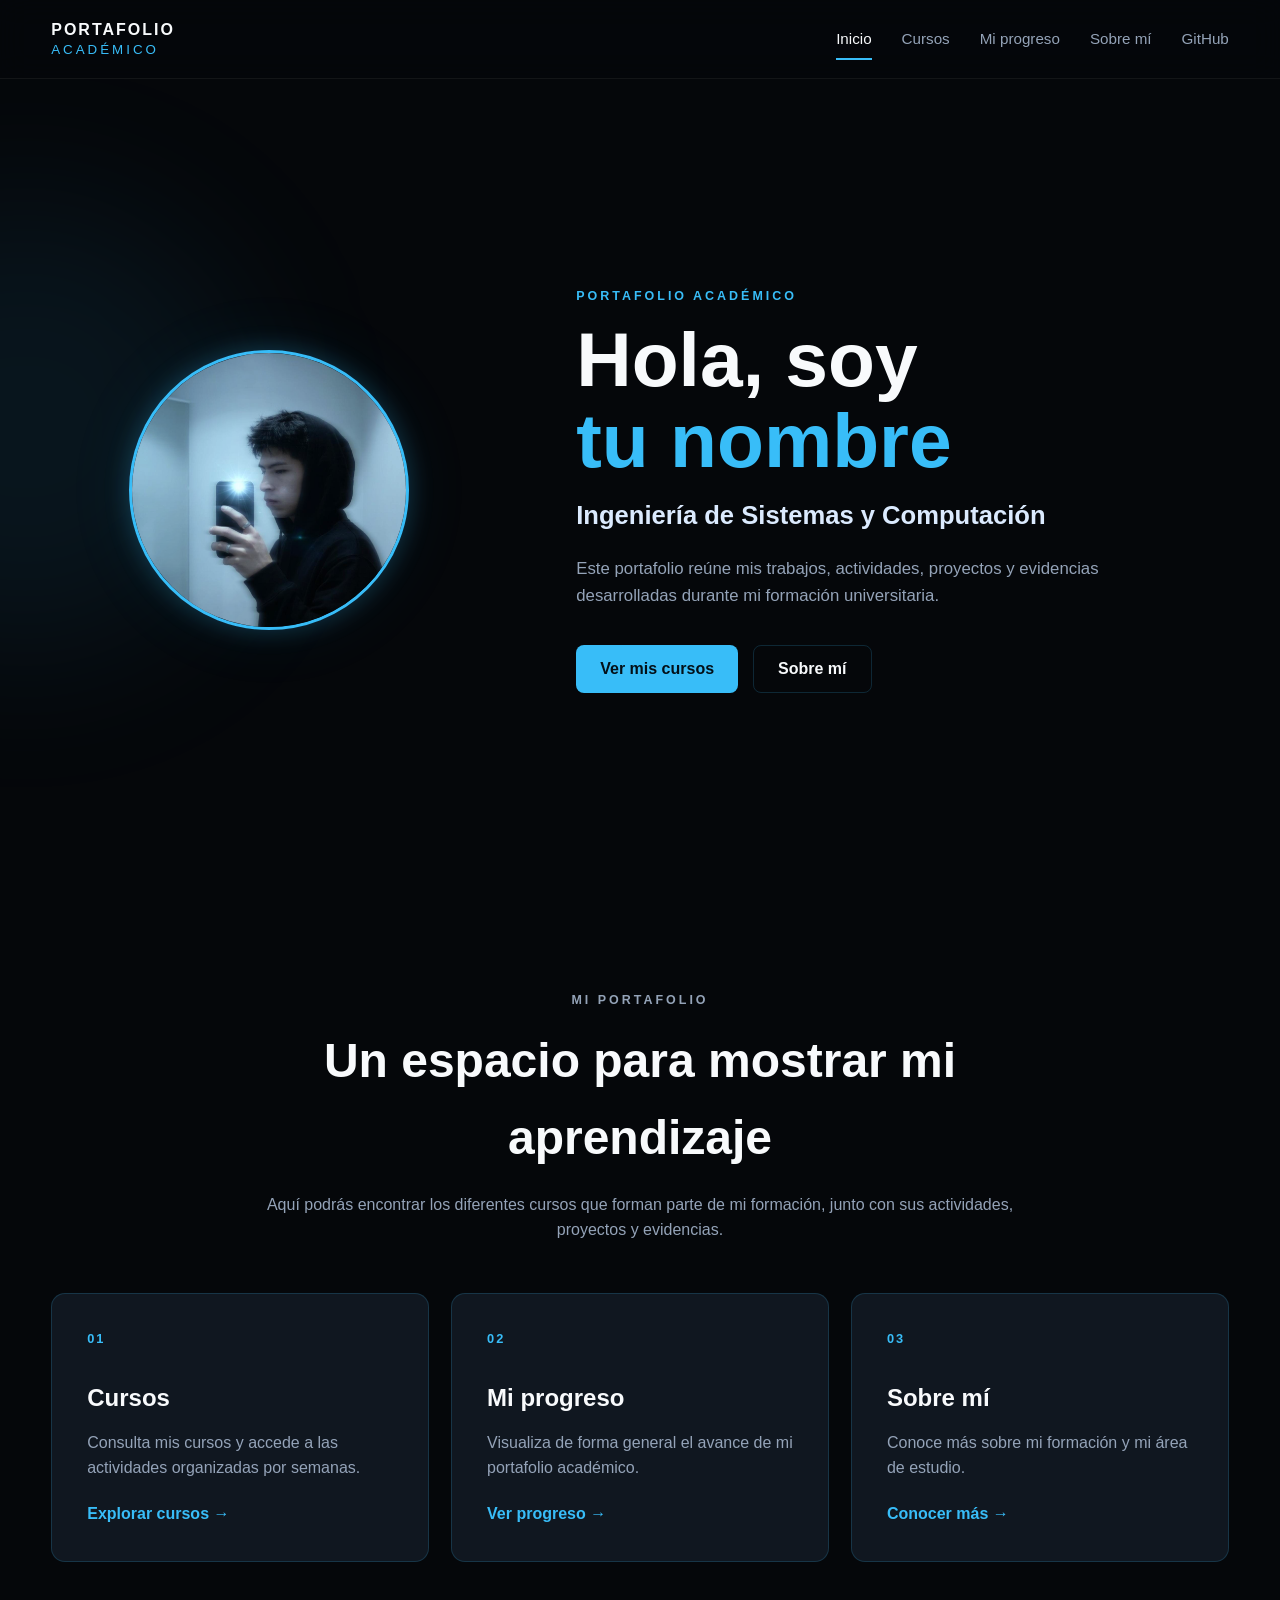
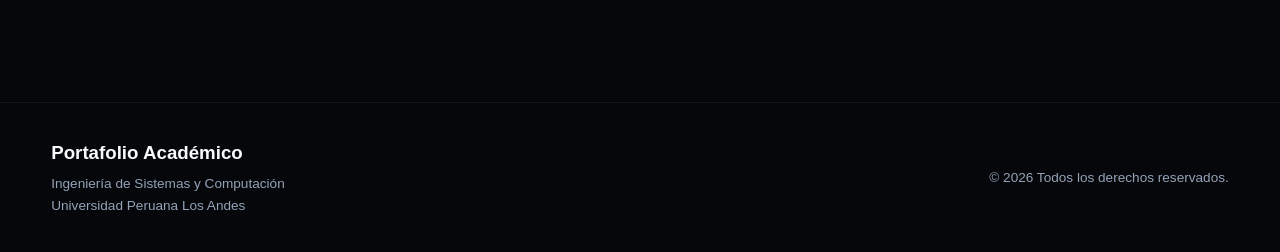
==== index.html @ ffaa12c8 "Add files via upload" ====
<!DOCTYPE html>
<html lang="es">
<head>
    <meta charset="UTF-8">
    <meta name="viewport" content="width=device-width, initial-scale=1.0">
    <title>Portafolio Académico | Ingeniería de Sistemas y Computación</title>
    <link rel="stylesheet" href="styles.css">
</head>

<body>

<header class="header">
    <div class="container nav-container">

        <a href="index.html" class="logo">
            <span>PORTAFOLIO</span>
            <small>ACADÉMICO</small>
        </a>

        <button class="menu-toggle" id="menuToggle">
            ☰
        </button>

        <nav class="nav" id="mainNav">
            <a href="index.html" class="active">Inicio</a>
            <a href="cursos.html">Cursos</a>
            <a href="progreso.html">Mi progreso</a>
            <a href="sobre-mi.html">Sobre mí</a>
            <a href="#" id="githubLink">GitHub</a>
        </nav>

    </div>
</header>


<main>

    <!-- HERO -->
    <section class="hero">
        <div class="container hero-content">

            <div class="hero-photo">
                <div class="profile-image">
                    <img src="imagenes/foto_mia.jpeg" alt="Foto de perfil">
                </div>
            </div>

            <div class="hero-text">
                <p class="eyebrow">PORTAFOLIO ACADÉMICO</p>

                <h1>
                    Hola, soy
                    <span>tu nombre</span>
                </h1>

                <h2>Ingeniería de Sistemas y Computación</h2>

                <p>
                    Este portafolio reúne mis trabajos, actividades,
                    proyectos y evidencias desarrolladas durante mi formación
                    universitaria.
                </p>

                <div class="hero-buttons">
                    <a href="cursos.html" class="btn btn-primary">
                        Ver mis cursos
                    </a>

                    <a href="sobre-mi.html" class="btn btn-secondary">
                        Sobre mí
                    </a>
                </div>
            </div>

        </div>
    </section>


    <!-- PRESENTACIÓN -->
    <section class="section">
        <div class="container">

            <div class="section-heading">
                <p class="eyebrow">MI PORTAFOLIO</p>
                <h2>Un espacio para mostrar mi aprendizaje</h2>
                <p>
                    Aquí podrás encontrar los diferentes cursos que forman
                    parte de mi formación, junto con sus actividades,
                    proyectos y evidencias.
                </p>
            </div>

            <div class="feature-grid">

                <article class="feature-card">
                    <div class="feature-number">01</div>
                    <h3>Cursos</h3>
                    <p>
                        Consulta mis cursos y accede a las actividades
                        organizadas por semanas.
                    </p>
                    <a href="cursos.html">Explorar cursos →</a>
                </article>

                <article class="feature-card">
                    <div class="feature-number">02</div>
                    <h3>Mi progreso</h3>
                    <p>
                        Visualiza de forma general el avance de mi
                        portafolio académico.
                    </p>
                    <a href="progreso.html">Ver progreso →</a>
                </article>

                <article class="feature-card">
                    <div class="feature-number">03</div>
                    <h3>Sobre mí</h3>
                    <p>
                        Conoce más sobre mi formación y mi área de estudio.
                    </p>
                    <a href="sobre-mi.html">Conocer más →</a>
                </article>

            </div>

        </div>
    </section>

</main>


<footer class="footer">
    <div class="container footer-content">

        <div>
            <h3>Portafolio Académico</h3>
            <p>Ingeniería de Sistemas y Computación</p>
            <p>Universidad Peruana Los Andes</p>
        </div>

        <div class="footer-right">
            <p>© <span id="currentYear"></span> Todos los derechos reservados.</p>
        </div>

    </div>
</footer>

<script src="script.js"></script>

</body>
</html>
---- styles.css ----
/* ================================
   VARIABLES
================================ */

:root {
    --black: #05070a;
    --black-light: #0b1016;
    --card: #101720;

    --blue: #38bdf8;
    --blue-dark: #0284c7;

    --white: #f8fafc;
    --gray: #94a3b8;
    --border: rgba(56, 189, 248, 0.18);

    --container: 1180px;
}


/* ================================
   RESET
================================ */

* {
    margin: 0;
    padding: 0;
    box-sizing: border-box;
}

html {
    scroll-behavior: smooth;
}

body {
    font-family: Arial, Helvetica, sans-serif;
    background: var(--black);
    color: var(--white);
    line-height: 1.6;
}

a {
    color: inherit;
    text-decoration: none;
}

button {
    font-family: inherit;
}


/* ================================
   GENERAL
================================ */

.container {
    width: min(92%, var(--container));
    margin: auto;
}

.section {
    padding: 90px 0;
}

.eyebrow {
    color: var(--blue);
    font-size: 0.78rem;
    font-weight: 700;
    letter-spacing: 3px;
    margin-bottom: 12px;
}

.section-heading {
    max-width: 750px;
    margin: 0 auto 50px;
    text-align: center;
}

.section-heading h2 {
    font-size: clamp(2rem, 4vw, 3rem);
    margin-bottom: 15px;
}

.section-heading p {
    color: var(--gray);
}


/* ================================
   HEADER
================================ */

.header {
    position: sticky;
    top: 0;
    z-index: 1000;

    background: rgba(5, 7, 10, 0.9);
    backdrop-filter: blur(15px);

    border-bottom: 1px solid rgba(255, 255, 255, 0.06);
}

.nav-container {
    min-height: 78px;

    display: flex;
    align-items: center;
    justify-content: space-between;
}

.logo {
    display: flex;
    flex-direction: column;
    line-height: 1;
}

.logo span {
    color: var(--white);
    font-weight: 800;
    letter-spacing: 2px;
}

.logo small {
    color: var(--blue);
    letter-spacing: 3px;
    margin-top: 5px;
}

.nav {
    display: flex;
    align-items: center;
    gap: 30px;
}

.nav a {
    color: var(--gray);
    font-size: 0.95rem;
    transition: 0.25s;
    position: relative;
}

.nav a:hover,
.nav a.active {
    color: var(--white);
}

.nav a.active::after {
    content: "";

    position: absolute;
    left: 0;
    right: 0;
    bottom: -9px;

    height: 2px;

    background: var(--blue);
}

.menu-toggle {
    display: none;

    background: none;
    border: none;

    color: var(--white);
    font-size: 1.6rem;

    cursor: pointer;
}


/* ================================
   HERO
================================ */

.hero {
    min-height: calc(100vh - 78px);

    display: flex;
    align-items: center;

    position: relative;
    overflow: hidden;
}

.hero::before {
    content: "";

    position: absolute;
    width: 450px;
    height: 450px;

    background: rgba(56, 189, 248, 0.08);

    border-radius: 50%;

    filter: blur(80px);

    left: -200px;
    top: 15%;
}

.hero-content {
    display: grid;
    grid-template-columns: 0.8fr 1.2fr;
    align-items: center;
    gap: 90px;
}

.hero-photo {
    display: flex;
    justify-content: center;
}

.profile-image {
    width: 280px;
    height: 280px;

    border-radius: 50%;
    overflow: hidden;

    border: 3px solid var(--blue);

    box-shadow:
        0 0 25px rgba(56, 189, 248, 0.25),
        0 0 70px rgba(56, 189, 248, 0.08);
}

.profile-image img {
    width: 100%;
    height: 100%;

    object-fit: cover;

    display: block;
}

.hero-text {
    max-width: 650px;
}

.hero-text h1 {
    font-size: clamp(2.8rem, 6vw, 5rem);
    line-height: 1.05;

    margin-bottom: 15px;
}

.hero-text h1 span {
    display: block;
    color: var(--blue);
}

.hero-text h2 {
    font-size: clamp(1.2rem, 2vw, 1.7rem);
    color: #dbeafe;

    margin-bottom: 20px;
}

.hero-text > p:not(.eyebrow) {
    color: var(--gray);
    max-width: 600px;
    font-size: 1.05rem;
}

.hero-buttons {
    display: flex;
    gap: 15px;
    margin-top: 35px;
}


/* ================================
   BUTTONS
================================ */

.btn {
    display: inline-flex;

    justify-content: center;
    align-items: center;

    min-height: 48px;
    padding: 0 24px;

    border-radius: 8px;

    font-weight: 700;

    transition: 0.25s;
}

.btn-primary {
    background: var(--blue);
    color: #031018;
}

.btn-primary:hover {
    background: #7dd3fc;
    transform: translateY(-2px);
}

.btn-secondary {
    border: 1px solid var(--border);
    color: var(--white);
    background: transparent;
}

.btn-secondary:hover {
    border-color: var(--blue);
    color: var(--blue);
}


/* ================================
   FEATURE CARDS
================================ */

.feature-grid {
    display: grid;
    grid-template-columns: repeat(3, 1fr);
    gap: 22px;
}

.feature-card {
    background: var(--card);
    border: 1px solid var(--border);

    padding: 35px;

    border-radius: 14px;

    transition: 0.3s;
}

.feature-card:hover {
    transform: translateY(-5px);
    border-color: rgba(56, 189, 248, 0.5);
}

.feature-number {
    color: var(--blue);
    font-size: 0.8rem;
    font-weight: 800;
    letter-spacing: 2px;

    margin-bottom: 30px;
}

.feature-card h3 {
    font-size: 1.5rem;
    margin-bottom: 12px;
}

.feature-card p {
    color: var(--gray);
    margin-bottom: 20px;
}

.feature-card a {
    color: var(--blue);
    font-weight: 700;
}


/* ================================
   PAGE HEADER
================================ */

.page-header {
    padding: 110px 0 70px;

    border-bottom: 1px solid rgba(255, 255, 255, 0.05);

    text-align: center;
}

.page-header h1 {
    font-size: clamp(2.5rem, 5vw, 4rem);
    margin-bottom: 15px;
}

.page-header p:last-child {
    color: var(--gray);
    max-width: 650px;
    margin: auto;
}


/* ================================
   COURSES
================================ */

.courses-grid {
    display: grid;
    grid-template-columns: repeat(2, 1fr);
    gap: 25px;
}

.course-card {
    position: relative;

    background: var(--card);
    border: 1px solid var(--border);

    border-radius: 16px;

    padding: 40px;

    overflow: hidden;

    transition: 0.3s;
}

.course-card:hover {
    transform: translateY(-5px);
    border-color: rgba(56, 189, 248, 0.5);
}

.course-number {
    position: absolute;

    right: 30px;
    top: 20px;

    font-size: 4rem;
    font-weight: 900;

    color: rgba(56, 189, 248, 0.08);
}

.course-content {
    position: relative;
    z-index: 2;
}

.course-tag {
    display: inline-block;

    color: var(--blue);

    font-size: 0.75rem;
    font-weight: 800;
    letter-spacing: 2px;

    margin-bottom: 15px;
}

.course-card h2 {
    font-size: 1.8rem;
    margin-bottom: 15px;
}

.course-card p {
    color: var(--gray);
    margin-bottom: 30px;
}


/* ================================
   COURSE HEADER
================================ */

.course-header {
    padding: 80px 0 60px;

    border-bottom: 1px solid rgba(255, 255, 255, 0.05);
}

.course-header h1 {
    font-size: clamp(2.5rem, 5vw, 4rem);
    margin: 15px 0;
}

.course-header p {
    color: var(--gray);
    max-width: 650px;
}

.back-link {
    display: inline-block;

    color: var(--gray);

    margin-bottom: 35px;

    transition: 0.25s;
}

.back-link:hover {
    color: var(--blue);
}


/* ================================
   WEEKS
================================ */

.week {
    border: 1px solid var(--border);

    border-radius: 14px;

    overflow: hidden;

    margin-bottom: 20px;

    background: var(--card);
}

.week-header {
    width: 100%;

    display: flex;
    justify-content: space-between;
    align-items: center;

    padding: 25px 30px;

    background: transparent;
    color: var(--white);

    border: none;

    text-align: left;

    cursor: pointer;
}

.week-header > div span {
    color: var(--blue);

    font-size: 0.75rem;
    font-weight: 800;

    letter-spacing: 2px;
}

.week-header h2 {
    font-size: 1.3rem;
    margin-top: 5px;
}

.week-icon {
    font-size: 1.8rem;
    color: var(--blue);

    transition: 0.3s;
}

.week.open .week-icon {
    transform: rotate(45deg);
}

.week-content {
    display: none;

    padding: 0 30px 30px;
}

.week.open .week-content {
    display: block;
}


/* ================================
   ACTIVITIES
================================ */

.activity-card {
    border-top: 1px solid rgba(255, 255, 255, 0.08);

    padding-top: 30px;

    margin-top: 15px;
}

.activity-header span {
    color: var(--blue);

    font-size: 0.75rem;
    font-weight: 800;

    letter-spacing: 2px;
}

.activity-header h3 {
    font-size: 1.25rem;

    margin: 5px 0 25px;
}


/* ================================
   EVIDENCE
================================ */

.evidence-grid {
    display: grid;

    grid-template-columns: repeat(4, 1fr);

    gap: 15px;
}

.evidence-card {
    background: #0a1017;

    border: 1px solid rgba(255, 255, 255, 0.07);

    border-radius: 10px;

    padding: 20px;

    min-height: 180px;

    display: flex;
    flex-direction: column;
}

.evidence-type {
    color: var(--blue);

    font-size: 0.68rem;
    font-weight: 800;

    letter-spacing: 1.5px;

    margin-bottom: 15px;
}

.evidence-card h4 {
    font-size: 0.95rem;

    margin-bottom: auto;
}

.evidence-button {
    border: 1px solid var(--border);

    background: transparent;

    color: var(--blue);

    padding: 9px 15px;

    border-radius: 6px;

    cursor: pointer;

    margin-top: 20px;

    transition: 0.25s;
}

.evidence-button:hover {
    background: var(--blue);
    color: #031018;
}


/* ================================
   EMPTY COURSE
================================ */

.empty-course {
    text-align: center;

    max-width: 650px;

    margin: auto;

    padding: 80px 30px;

    border: 1px solid var(--border);

    border-radius: 15px;

    background: var(--card);
}

.empty-course span {
    color: var(--blue);

    font-size: 0.75rem;
    font-weight: 800;

    letter-spacing: 2px;
}

.empty-course h2 {
    margin: 15px 0;
}

.empty-course p {
    color: var(--gray);
}


/* ================================
   PROGRESS
================================ */

.progress-grid {
    display: grid;

    grid-template-columns: repeat(4, 1fr);

    gap: 20px;
}

.progress-card {
    background: var(--card);

    border: 1px solid var(--border);

    border-radius: 14px;

    padding: 35px;

    text-align: center;
}

.progress-card span {
    display: block;

    color: var(--gray);

    margin-bottom: 10px;
}

.progress-card strong {
    font-size: 3rem;

    color: var(--blue);
}


/* ================================
   ABOUT
================================ */

.about-layout {
    display: grid;

    grid-template-columns: 0.7fr 1.3fr;

    align-items: center;

    gap: 80px;
}

.about-photo {
    display: flex;
    justify-content: center;
}

.about-content h2 {
    font-size: 2.5rem;

    margin-bottom: 20px;
}

.about-content > p {
    color: var(--gray);

    margin-bottom: 15px;
}

.about-info {
    margin-top: 35px;

    display: grid;

    grid-template-columns: 1fr 1fr;

    gap: 20px;
}

.about-info div {
    padding: 20px;

    background: var(--card);

    border: 1px solid var(--border);

    border-radius: 10px;
}

.about-info span {
    display: block;

    color: var(--blue);

    font-size: 0.7rem;
    font-weight: 800;

    letter-spacing: 1.5px;

    margin-bottom: 8px;
}

.about-info strong {
    font-size: 0.95rem;
}


/* ================================
   FOOTER
================================ */

.footer {
    margin-top: 50px;

    border-top: 1px solid rgba(255, 255, 255, 0.06);

    padding: 35px 0;
}

.footer-content {
    display: flex;

    justify-content: space-between;
    align-items: center;

    gap: 30px;
}

.footer h3 {
    margin-bottom: 5px;
}

.footer p {
    color: var(--gray);

    font-size: 0.85rem;
}

.footer-right {
    text-align: right;
}


/* ================================
   RESPONSIVE
================================ */

@media (max-width: 900px) {

    .hero-content {
        grid-template-columns: 1fr;
        text-align: center;
        gap: 50px;
    }

    .hero-text {
        margin: auto;
    }

    .hero-buttons {
        justify-content: center;
    }

    .feature-grid,
    .courses-grid {
        grid-template-columns: 1fr;
    }

    .evidence-grid {
        grid-template-columns: repeat(2, 1fr);
    }

    .progress-grid {
        grid-template-columns: repeat(2, 1fr);
    }

    .about-layout {
        grid-template-columns: 1fr;
        text-align: center;
    }

    .about-content {
        max-width: 700px;
        margin: auto;
    }

    .about-info {
        text-align: left;
    }
}


@media (max-width: 700px) {

    .menu-toggle {
        display: block;
    }

    .nav {
        display: none;

        position: absolute;

        top: 78px;
        left: 0;
        right: 0;

        padding: 25px;

        background: var(--black-light);

        border-bottom: 1px solid var(--border);

        flex-direction: column;
        gap: 20px;
    }

    .nav.open {
        display: flex;
    }

    .nav a.active::after {
        display: none;
    }

    .hero {
        padding: 70px 0;
    }

    .profile-image {
        width: 220px;
        height: 220px;
    }

    .hero-text h1 {
        font-size: 3rem;
    }

    .hero-buttons {
        flex-direction: column;
    }

    .btn {
        width: 100%;
    }

    .section {
        padding: 65px 0;
    }

    .evidence-grid {
        grid-template-columns: 1fr;
    }

    .progress-grid {
        grid-template-columns: 1fr;
    }

    .about-info {
        grid-template-columns: 1fr;
    }

    .footer-content {
        flex-direction: column;
        text-align: center;
    }

    .footer-right {
        text-align: center;
    }

}
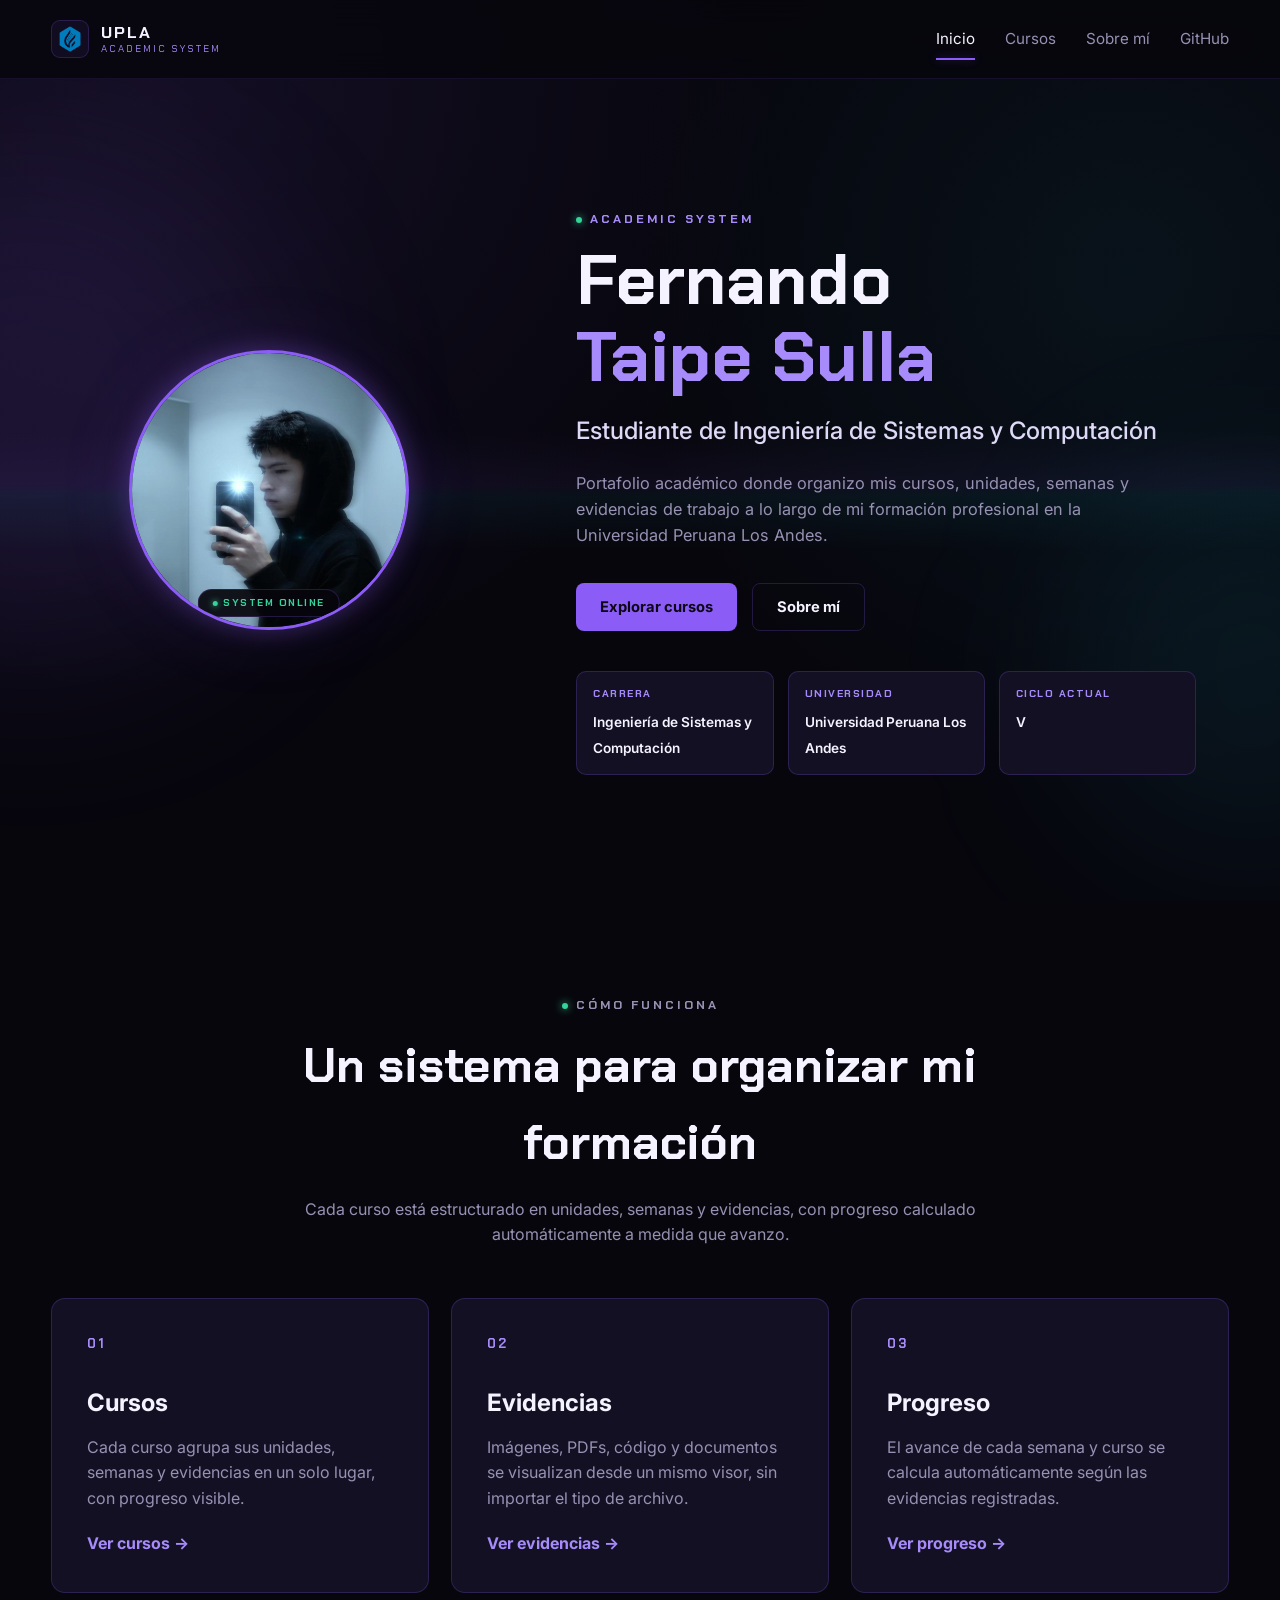
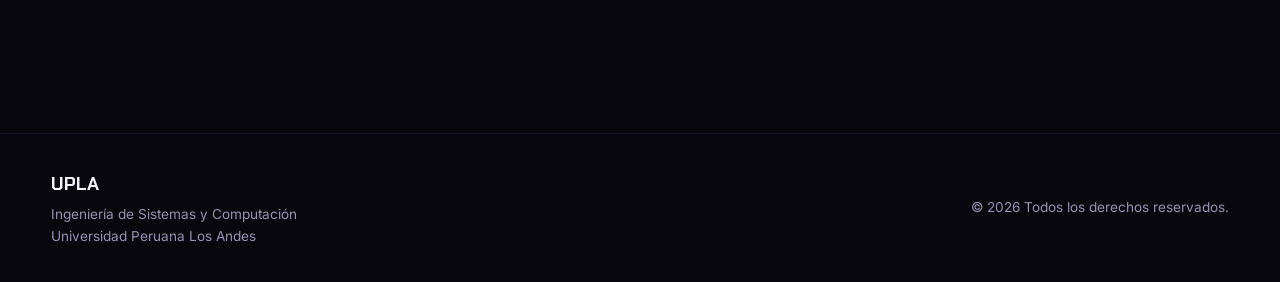
==== commit 502ffe5b: "Add files via upload Actualización Academic System" ====
--- a/index.html
+++ b/index.html
@@ -3,28 +3,40 @@
 <head>
     <meta charset="UTF-8">
     <meta name="viewport" content="width=device-width, initial-scale=1.0">
-    <title>Portafolio Académico | Ingeniería de Sistemas y Computación</title>
+
+    <title>Fernando Taipe Sulla | Academic System</title>
+    <meta name="description" content="Portafolio académico de Fernando Taipe Sulla — Ingeniería de Sistemas y Computación, Universidad Peruana Los Andes.">
+
+    <link rel="icon" type="image/png" href="imagenes/favicon.png">
+
+    <meta property="og:type" content="website">
+    <meta property="og:title" content="Fernando Taipe Sulla | Academic System">
+    <meta property="og:description" content="Portafolio académico de Ingeniería de Sistemas y Computación — Universidad Peruana Los Andes.">
+    <meta property="og:image" content="imagenes/foto_mia.jpeg">
+    <meta property="og:locale" content="es_PE">
+    <meta name="twitter:card" content="summary_large_image">
+
     <link rel="stylesheet" href="styles.css">
 </head>
 
-<body>
+<body data-boot-label="INICIO">
 
 <header class="header">
     <div class="container nav-container">
 
         <a href="index.html" class="logo">
-            <span>PORTAFOLIO</span>
-            <small>ACADÉMICO</small>
+            <img src="imagenes/logo_upla.png" alt="Logo Universidad Peruana Los Andes" class="logo-badge">
+            <span class="logo-text">
+                <strong data-meta="universidadSigla">UPLA</strong>
+                <small>ACADEMIC SYSTEM</small>
+            </span>
         </a>
 
-        <button class="menu-toggle" id="menuToggle">
-            ☰
-        </button>
+        <button class="menu-toggle" id="menuToggle" aria-label="Abrir menú" aria-expanded="false">☰</button>
 
         <nav class="nav" id="mainNav">
             <a href="index.html" class="active">Inicio</a>
             <a href="cursos.html">Cursos</a>
-            <a href="progreso.html">Mi progreso</a>
             <a href="sobre-mi.html">Sobre mí</a>
             <a href="#" id="githubLink">GitHub</a>
         </nav>
@@ -35,40 +47,47 @@
 
 <main>
 
-    <!-- HERO -->
     <section class="hero">
+        <div class="scan-line"></div>
         <div class="container hero-content">
 
             <div class="hero-photo">
                 <div class="profile-image">
-                    <img src="imagenes/foto_mia.jpeg" alt="Foto de perfil">
+                    <img src="imagenes/foto_mia.jpeg" alt="Fotografía de Fernando Taipe Sulla">
+                    <span class="status-badge"><span class="dot"></span> SYSTEM ONLINE</span>
                 </div>
             </div>
 
             <div class="hero-text">
-                <p class="eyebrow">PORTAFOLIO ACADÉMICO</p>
+                <p class="eyebrow"><span class="dot"></span> ACADEMIC SYSTEM</p>
 
-                <h1>
-                    Hola, soy
-                    <span>tu nombre</span>
-                </h1>
-
-                <h2>Ingeniería de Sistemas y Computación</h2>
+                <h1>Fernando<span>Taipe Sulla</span></h1>
+                <h2>Estudiante de Ingeniería de Sistemas y Computación</h2>
 
                 <p>
-                    Este portafolio reúne mis trabajos, actividades,
-                    proyectos y evidencias desarrolladas durante mi formación
-                    universitaria.
+                    Portafolio académico donde organizo mis cursos, unidades, semanas
+                    y evidencias de trabajo a lo largo de mi formación profesional en
+                    la Universidad Peruana Los Andes.
                 </p>
 
                 <div class="hero-buttons">
-                    <a href="cursos.html" class="btn btn-primary">
-                        Ver mis cursos
-                    </a>
+                    <a href="cursos.html" class="btn btn-primary">Explorar cursos</a>
+                    <a href="sobre-mi.html" class="btn btn-secondary">Sobre mí</a>
+                </div>
 
-                    <a href="sobre-mi.html" class="btn btn-secondary">
-                        Sobre mí
-                    </a>
+                <div class="hero-meta">
+                    <div>
+                        <span>CARRERA</span>
+                        <strong data-meta="carrera">Ingeniería de Sistemas y Computación</strong>
+                    </div>
+                    <div>
+                        <span>UNIVERSIDAD</span>
+                        <strong data-meta="universidad">Universidad Peruana Los Andes</strong>
+                    </div>
+                    <div>
+                        <span>CICLO ACTUAL</span>
+                        <strong data-meta="cicloActual">V</strong>
+                    </div>
                 </div>
             </div>
 
@@ -76,50 +95,38 @@
     </section>
 
 
-    <!-- PRESENTACIÓN -->
     <section class="section">
         <div class="container">
 
             <div class="section-heading">
-                <p class="eyebrow">MI PORTAFOLIO</p>
-                <h2>Un espacio para mostrar mi aprendizaje</h2>
-                <p>
-                    Aquí podrás encontrar los diferentes cursos que forman
-                    parte de mi formación, junto con sus actividades,
-                    proyectos y evidencias.
-                </p>
+                <p class="eyebrow"><span class="dot"></span> CÓMO FUNCIONA</p>
+                <h2>Un sistema para organizar mi formación</h2>
+                <p>Cada curso está estructurado en unidades, semanas y evidencias, con
+                   progreso calculado automáticamente a medida que avanzo.</p>
             </div>
 
             <div class="feature-grid">
 
-                <article class="feature-card">
+                <div class="feature-card">
                     <div class="feature-number">01</div>
                     <h3>Cursos</h3>
-                    <p>
-                        Consulta mis cursos y accede a las actividades
-                        organizadas por semanas.
-                    </p>
-                    <a href="cursos.html">Explorar cursos →</a>
-                </article>
+                    <p>Cada curso agrupa sus unidades, semanas y evidencias en un solo lugar, con progreso visible.</p>
+                    <a href="cursos.html">Ver cursos →</a>
+                </div>
 
-                <article class="feature-card">
+                <div class="feature-card">
                     <div class="feature-number">02</div>
-                    <h3>Mi progreso</h3>
-                    <p>
-                        Visualiza de forma general el avance de mi
-                        portafolio académico.
-                    </p>
-                    <a href="progreso.html">Ver progreso →</a>
-                </article>
+                    <h3>Evidencias</h3>
+                    <p>Imágenes, PDFs, código y documentos se visualizan desde un mismo visor, sin importar el tipo de archivo.</p>
+                    <a href="cursos.html">Ver evidencias →</a>
+                </div>
 
-                <article class="feature-card">
+                <div class="feature-card">
                     <div class="feature-number">03</div>
-                    <h3>Sobre mí</h3>
-                    <p>
-                        Conoce más sobre mi formación y mi área de estudio.
-                    </p>
-                    <a href="sobre-mi.html">Conocer más →</a>
-                </article>
+                    <h3>Progreso</h3>
+                    <p>El avance de cada semana y curso se calcula automáticamente según las evidencias registradas.</p>
+                    <a href="cursos.html">Ver progreso →</a>
+                </div>
 
             </div>
 
@@ -133,19 +140,20 @@
     <div class="container footer-content">
 
         <div>
-            <h3>Portafolio Académico</h3>
-            <p>Ingeniería de Sistemas y Computación</p>
-            <p>Universidad Peruana Los Andes</p>
+            <h3 data-meta="universidadSigla">UPLA</h3>
+            <p data-meta="carrera">Ingeniería de Sistemas y Computación</p>
+            <p data-meta="universidad">Universidad Peruana Los Andes</p>
         </div>
 
         <div class="footer-right">
-            <p>© <span id="currentYear"></span> Todos los derechos reservados.</p>
+            <p>© <span id="year"></span> Todos los derechos reservados.</p>
         </div>
 
     </div>
 </footer>
 
+<script src="data.js"></script>
 <script src="script.js"></script>
 
 </body>
-</html>+</html>
--- a/styles.css
+++ b/styles.css
@@ -1,26 +1,47 @@
-/* ================================
-   VARIABLES
-================================ */
+/* =====================================================
+   FUENTES
+   ===================================================== */
+
+@import url('https://fonts.googleapis.com/css2?family=Chakra+Petch:wght@500;600;700&family=Inter:wght@400;500;600;700&display=swap');
+
+
+/* =====================================================
+   VARIABLES — ACADEMIC SYSTEM
+   ===================================================== */
 
 :root {
-    --black: #05070a;
-    --black-light: #0b1016;
-    --card: #101720;
-
-    --blue: #38bdf8;
-    --blue-dark: #0284c7;
-
-    --white: #f8fafc;
-    --gray: #94a3b8;
-    --border: rgba(56, 189, 248, 0.18);
+    --black: #07060d;
+    --black-light: #0c0a18;
+    --card: #131024;
+    --card-alt: #181433;
+
+    --violet: #8b5cf6;
+    --violet-soft: #a78bfa;
+    --violet-deep: #4c1d95;
+    --violet-glow: rgba(139, 92, 246, 0.35);
+
+    --cyan: #22d3ee;
+
+    --white: #f5f3ff;
+    --gray: #9791b3;
+    --gray-dim: #8983ab;
+
+    --border: rgba(139, 92, 246, 0.22);
+    --border-soft: rgba(139, 92, 246, 0.12);
+
+    --success: #34d399;
+    --pending: #f5b942;
+
+    --font-system: 'Chakra Petch', 'Segoe UI', sans-serif;
+    --font-body: 'Inter', 'Segoe UI', sans-serif;
 
     --container: 1180px;
 }
 
 
-/* ================================
+/* =====================================================
    RESET
-================================ */
+   ===================================================== */
 
 * {
     margin: 0;
@@ -33,10 +54,15 @@
 }
 
 body {
-    font-family: Arial, Helvetica, sans-serif;
+    font-family: var(--font-body);
     background: var(--black);
     color: var(--white);
     line-height: 1.6;
+
+    background-image:
+        radial-gradient(circle at 12% 8%, rgba(139, 92, 246, 0.10), transparent 45%),
+        radial-gradient(circle at 88% 30%, rgba(34, 211, 238, 0.06), transparent 40%);
+    background-attachment: fixed;
 }
 
 a {
@@ -48,10 +74,20 @@
     font-family: inherit;
 }
 
-
-/* ================================
+img {
+    max-width: 100%;
+    display: block;
+}
+
+:focus-visible {
+    outline: 2px solid var(--violet-soft);
+    outline-offset: 3px;
+}
+
+
+/* =====================================================
    GENERAL
-================================ */
+   ===================================================== */
 
 .container {
     width: min(92%, var(--container));
@@ -63,13 +99,32 @@
 }
 
 .eyebrow {
-    color: var(--blue);
+    display: inline-flex;
+    align-items: center;
+    gap: 8px;
+
+    color: var(--violet-soft);
+    font-family: var(--font-system);
     font-size: 0.78rem;
     font-weight: 700;
     letter-spacing: 3px;
     margin-bottom: 12px;
 }
 
+.eyebrow .dot {
+    width: 6px;
+    height: 6px;
+    border-radius: 50%;
+    background: var(--success);
+    box-shadow: 0 0 8px var(--success);
+    animation: pulse-dot 2.4s ease-in-out infinite;
+}
+
+@keyframes pulse-dot {
+    0%, 100% { opacity: 1; }
+    50% { opacity: 0.35; }
+}
+
 .section-heading {
     max-width: 750px;
     margin: 0 auto 50px;
@@ -77,6 +132,7 @@
 }
 
 .section-heading h2 {
+    font-family: var(--font-system);
     font-size: clamp(2rem, 4vw, 3rem);
     margin-bottom: 15px;
 }
@@ -86,19 +142,187 @@
 }
 
 
-/* ================================
+/* =====================================================
+   BOOT SCREEN (solo inicio)
+   ===================================================== */
+
+.boot-screen {
+    position: fixed;
+    inset: 0;
+    z-index: 9999;
+
+    display: flex;
+    align-items: center;
+    justify-content: center;
+
+    background: var(--black);
+
+    transition: opacity 0.5s ease, visibility 0.5s ease;
+}
+
+.boot-screen.is-hidden {
+    opacity: 0;
+    visibility: hidden;
+    pointer-events: none;
+}
+
+.boot-content {
+    text-align: center;
+}
+
+.boot-glyph {
+    width: 46px;
+    height: 46px;
+    margin: 0 auto 22px;
+
+    border: 2px solid var(--violet);
+    transform: rotate(45deg);
+
+    box-shadow: 0 0 30px var(--violet-glow);
+    animation: boot-spin 1.6s ease-in-out infinite;
+}
+
+@keyframes boot-spin {
+    0%, 100% { transform: rotate(45deg) scale(1); }
+    50% { transform: rotate(225deg) scale(0.85); }
+}
+
+.boot-percent {
+    font-family: var(--font-system);
+    font-size: 1.6rem;
+    font-weight: 700;
+    color: var(--white);
+    margin-bottom: 10px;
+    letter-spacing: 1px;
+    font-variant-numeric: tabular-nums;
+}
+
+.boot-line {
+    font-family: var(--font-system);
+    font-size: 0.85rem;
+    font-weight: 600;
+    letter-spacing: 4px;
+    color: var(--violet-soft);
+    margin-bottom: 10px;
+
+    min-height: 1.1em;
+}
+
+.boot-line::after {
+    content: "";
+    display: inline-block;
+    width: 8px;
+    height: 0.9em;
+    margin-left: 3px;
+    background: var(--violet-soft);
+    vertical-align: -2px;
+    animation: boot-caret 0.8s steps(1) infinite;
+}
+
+@keyframes boot-caret {
+    0%, 49% { opacity: 1; }
+    50%, 100% { opacity: 0; }
+}
+
+.boot-module {
+    font-family: var(--font-system);
+    font-size: 0.62rem;
+    letter-spacing: 2px;
+    color: var(--gray-dim);
+    margin-bottom: 20px;
+    text-transform: uppercase;
+}
+
+.boot-bar {
+    width: 220px;
+    height: 2px;
+    margin: auto;
+    background: rgba(139, 92, 246, 0.15);
+    overflow: hidden;
+}
+
+.boot-bar-fill {
+    height: 100%;
+    width: 0%;
+    background: linear-gradient(90deg, var(--violet), var(--cyan));
+    animation: boot-fill 1.1s ease forwards;
+}
+
+@keyframes boot-fill {
+    to { width: 100%; }
+}
+
+
+/* =====================================================
+   TOASTS DEL SISTEMA
+   ===================================================== */
+
+.system-toasts {
+    position: fixed;
+    bottom: 20px;
+    right: 18px;
+    z-index: 5000;
+
+    display: flex;
+    flex-direction: column;
+    align-items: flex-end;
+    gap: 8px;
+
+    pointer-events: none;
+}
+
+.system-toast {
+    display: inline-flex;
+    align-items: center;
+    gap: 8px;
+
+    padding: 10px 16px;
+
+    background: rgba(19, 16, 36, 0.92);
+    backdrop-filter: blur(10px);
+    border: 1px solid var(--border);
+    border-left: 2px solid var(--violet);
+
+    font-family: var(--font-system);
+    font-size: 0.72rem;
+    font-weight: 600;
+    letter-spacing: 1.5px;
+    color: var(--violet-soft);
+
+    box-shadow: 0 8px 24px rgba(0, 0, 0, 0.4);
+
+    animation: toast-in 0.35s ease, toast-out 0.4s ease 2.1s forwards;
+}
+
+@keyframes toast-in {
+    from { transform: translateX(20px); opacity: 0; }
+    to { transform: translateX(0); opacity: 1; }
+}
+
+@keyframes toast-out {
+    to { transform: translateX(20px); opacity: 0; }
+}
+
+@media (prefers-reduced-motion: reduce) {
+    .system-toast, .boot-glyph, .boot-bar-fill, .eyebrow .dot {
+        animation: none !important;
+    }
+}
+
+
+/* =====================================================
    HEADER
-================================ */
+   ===================================================== */
 
 .header {
     position: sticky;
     top: 0;
     z-index: 1000;
 
-    background: rgba(5, 7, 10, 0.9);
+    background: rgba(7, 6, 13, 0.88);
     backdrop-filter: blur(15px);
 
-    border-bottom: 1px solid rgba(255, 255, 255, 0.06);
+    border-bottom: 1px solid var(--border-soft);
 }
 
 .nav-container {
@@ -107,24 +331,51 @@
     display: flex;
     align-items: center;
     justify-content: space-between;
+
+    gap: 20px;
 }
 
 .logo {
     display: flex;
+    align-items: center;
+    gap: 12px;
+
+    flex-shrink: 0;
+}
+
+.logo-badge {
+    width: 38px;
+    height: 38px;
+
+    padding: 5px;
+
+    background: rgba(139, 92, 246, 0.08);
+    border: 1px solid var(--border);
+    border-radius: 9px;
+
+    object-fit: contain;
+}
+
+.logo-text {
+    display: flex;
     flex-direction: column;
-    line-height: 1;
-}
-
-.logo span {
+    line-height: 1.1;
+}
+
+.logo-text strong {
     color: var(--white);
-    font-weight: 800;
+    font-family: var(--font-system);
+    font-weight: 700;
     letter-spacing: 2px;
-}
-
-.logo small {
-    color: var(--blue);
-    letter-spacing: 3px;
-    margin-top: 5px;
+    font-size: 1.05rem;
+}
+
+.logo-text small {
+    color: var(--violet-soft);
+    font-family: var(--font-system);
+    letter-spacing: 2px;
+    font-size: 0.62rem;
+    margin-top: 2px;
 }
 
 .nav {
@@ -155,7 +406,8 @@
 
     height: 2px;
 
-    background: var(--blue);
+    background: var(--violet);
+    box-shadow: 0 0 8px var(--violet-glow);
 }
 
 .menu-toggle {
@@ -171,9 +423,9 @@
 }
 
 
-/* ================================
+/* =====================================================
    HERO
-================================ */
+   ===================================================== */
 
 .hero {
     min-height: calc(100vh - 78px);
@@ -189,24 +441,78 @@
     content: "";
 
     position: absolute;
-    width: 450px;
-    height: 450px;
-
-    background: rgba(56, 189, 248, 0.08);
+
+    width: 500px;
+    height: 500px;
+
+    background: rgba(139, 92, 246, 0.12);
 
     border-radius: 50%;
 
-    filter: blur(80px);
-
-    left: -200px;
-    top: 15%;
+    filter: blur(90px);
+
+    left: -220px;
+    top: 10%;
+}
+
+.scan-line {
+    position: absolute;
+    left: 0;
+    right: 0;
+
+    height: 120px;
+
+    background: linear-gradient(
+        to bottom,
+        transparent,
+        rgba(139, 92, 246, 0.06) 45%,
+        rgba(34, 211, 238, 0.05) 55%,
+        transparent
+    );
+
+    pointer-events: none;
+    z-index: 1;
+
+    animation: scan-sweep 7s linear infinite;
+}
+
+@keyframes scan-sweep {
+    0% { top: -120px; }
+    100% { top: 100%; }
+}
+
+@media (prefers-reduced-motion: reduce) {
+    .scan-line { display: none; }
+}
+
+.hero::after {
+    content: "";
+
+    position: absolute;
+
+    width: 380px;
+    height: 380px;
+
+    background: rgba(34, 211, 238, 0.07);
+
+    border-radius: 50%;
+
+    filter: blur(90px);
+
+    right: -160px;
+    bottom: 5%;
 }
 
 .hero-content {
     display: grid;
     grid-template-columns: 0.8fr 1.2fr;
-    align-items: center;
+
+    align-items: center;
+
     gap: 90px;
+
+    position: relative;
+    z-index: 2;
 }
 
 .hero-photo {
@@ -215,17 +521,19 @@
 }
 
 .profile-image {
+    position: relative;
+
     width: 280px;
     height: 280px;
 
     border-radius: 50%;
     overflow: hidden;
 
-    border: 3px solid var(--blue);
+    border: 3px solid var(--violet);
 
     box-shadow:
-        0 0 25px rgba(56, 189, 248, 0.25),
-        0 0 70px rgba(56, 189, 248, 0.08);
+        0 0 25px var(--violet-glow),
+        0 0 80px rgba(139, 92, 246, 0.1);
 }
 
 .profile-image img {
@@ -233,8 +541,40 @@
     height: 100%;
 
     object-fit: cover;
-
-    display: block;
+}
+
+.status-badge {
+    position: absolute;
+    bottom: 10px;
+    left: 50%;
+    transform: translateX(-50%);
+
+    display: inline-flex;
+    align-items: center;
+    gap: 6px;
+
+    padding: 5px 14px;
+
+    background: rgba(7, 6, 13, 0.92);
+    border: 1px solid var(--border);
+    border-radius: 20px;
+
+    font-family: var(--font-system);
+    font-size: 0.62rem;
+    font-weight: 700;
+    letter-spacing: 1.5px;
+    color: var(--success);
+
+    white-space: nowrap;
+}
+
+.status-badge span.dot {
+    width: 5px;
+    height: 5px;
+    border-radius: 50%;
+    background: var(--success);
+    box-shadow: 0 0 6px var(--success);
+    animation: pulse-dot 2.4s ease-in-out infinite;
 }
 
 .hero-text {
@@ -242,20 +582,23 @@
 }
 
 .hero-text h1 {
-    font-size: clamp(2.8rem, 6vw, 5rem);
-    line-height: 1.05;
+    font-family: var(--font-system);
+    font-size: clamp(2.6rem, 6vw, 4.4rem);
+    line-height: 1.1;
+    font-weight: 700;
 
     margin-bottom: 15px;
 }
 
 .hero-text h1 span {
     display: block;
-    color: var(--blue);
+    color: var(--violet-soft);
 }
 
 .hero-text h2 {
-    font-size: clamp(1.2rem, 2vw, 1.7rem);
-    color: #dbeafe;
+    font-size: clamp(1.1rem, 2vw, 1.5rem);
+    color: #ded9f7;
+    font-weight: 500;
 
     margin-bottom: 20px;
 }
@@ -263,7 +606,7 @@
 .hero-text > p:not(.eyebrow) {
     color: var(--gray);
     max-width: 600px;
-    font-size: 1.05rem;
+    font-size: 1.02rem;
 }
 
 .hero-buttons {
@@ -272,10 +615,46 @@
     margin-top: 35px;
 }
 
-
-/* ================================
+.hero-meta {
+    margin-top: 40px;
+
+    display: grid;
+    grid-template-columns: repeat(3, 1fr);
+    gap: 14px;
+
+    max-width: 620px;
+}
+
+.hero-meta div {
+    padding: 14px 16px;
+
+    background: var(--card);
+    border: 1px solid var(--border);
+    border-radius: 10px;
+}
+
+.hero-meta span {
+    display: block;
+
+    font-family: var(--font-system);
+    color: var(--violet-soft);
+    font-size: 0.65rem;
+    font-weight: 700;
+    letter-spacing: 1.5px;
+
+    margin-bottom: 6px;
+}
+
+.hero-meta strong {
+    font-size: 0.85rem;
+    font-weight: 600;
+    color: var(--white);
+}
+
+
+/* =====================================================
    BUTTONS
-================================ */
+   ===================================================== */
 
 .btn {
     display: inline-flex;
@@ -289,18 +668,22 @@
     border-radius: 8px;
 
     font-weight: 700;
+    font-size: 0.92rem;
 
     transition: 0.25s;
 }
 
 .btn-primary {
-    background: var(--blue);
-    color: #031018;
+    background: var(--violet);
+    color: #0c0616;
+
+    box-shadow: 0 0 0 rgba(139, 92, 246, 0);
 }
 
 .btn-primary:hover {
-    background: #7dd3fc;
+    background: var(--violet-soft);
     transform: translateY(-2px);
+    box-shadow: 0 10px 30px var(--violet-glow);
 }
 
 .btn-secondary {
@@ -310,14 +693,14 @@
 }
 
 .btn-secondary:hover {
-    border-color: var(--blue);
-    color: var(--blue);
-}
-
-
-/* ================================
+    border-color: var(--violet);
+    color: var(--violet-soft);
+}
+
+
+/* =====================================================
    FEATURE CARDS
-================================ */
+   ===================================================== */
 
 .feature-grid {
     display: grid;
@@ -338,11 +721,12 @@
 
 .feature-card:hover {
     transform: translateY(-5px);
-    border-color: rgba(56, 189, 248, 0.5);
+    border-color: rgba(139, 92, 246, 0.5);
 }
 
 .feature-number {
-    color: var(--blue);
+    color: var(--violet-soft);
+    font-family: var(--font-system);
     font-size: 0.8rem;
     font-weight: 800;
     letter-spacing: 2px;
@@ -361,38 +745,152 @@
 }
 
 .feature-card a {
-    color: var(--blue);
+    color: var(--violet-soft);
     font-weight: 700;
 }
 
 
-/* ================================
+/* =====================================================
    PAGE HEADER
-================================ */
+   ===================================================== */
 
 .page-header {
+    position: relative;
+    overflow: hidden;
+
     padding: 110px 0 70px;
 
-    border-bottom: 1px solid rgba(255, 255, 255, 0.05);
+    border-bottom: 1px solid var(--border-soft);
 
     text-align: center;
 }
 
+.page-header .container {
+    position: relative;
+    z-index: 2;
+}
+
 .page-header h1 {
-    font-size: clamp(2.5rem, 5vw, 4rem);
+    font-family: var(--font-system);
+    font-size: clamp(2.4rem, 5vw, 3.8rem);
     margin-bottom: 15px;
 }
 
-.page-header p:last-child {
+.page-header p:last-of-type {
     color: var(--gray);
     max-width: 650px;
     margin: auto;
 }
 
 
-/* ================================
+/* =====================================================
+   BARRA DE ESTADO DEL SISTEMA (reemplaza progreso.html)
+   ===================================================== */
+
+.status-bar {
+    margin-top: 40px;
+
+    display: grid;
+    grid-template-columns: repeat(5, 1fr);
+    gap: 16px;
+}
+
+.status-cell {
+    padding: 20px;
+
+    background: var(--card);
+    border: 1px solid var(--border);
+    border-radius: 12px;
+
+    text-align: center;
+}
+
+.status-cell span {
+    display: block;
+
+    font-family: var(--font-system);
+    color: var(--gray);
+    font-size: 0.66rem;
+    font-weight: 700;
+    letter-spacing: 1.5px;
+
+    margin-bottom: 8px;
+}
+
+.status-cell strong {
+    font-family: var(--font-system);
+    font-size: 1.9rem;
+    color: var(--violet-soft);
+}
+
+.status-cell strong small {
+    font-size: 1rem;
+    color: var(--gray);
+}
+
+
+/* =====================================================
+   BARRAS DE PROGRESO
+   ===================================================== */
+
+.progress-track {
+    width: 100%;
+    height: 8px;
+
+    background: rgba(139, 92, 246, 0.1);
+    border-radius: 4px;
+    overflow: hidden;
+
+    position: relative;
+}
+
+.progress-fill {
+    height: 100%;
+
+    background: linear-gradient(90deg, var(--violet-deep), var(--violet), var(--cyan));
+    background-size: 200% 100%;
+
+    border-radius: 4px;
+
+    background-image:
+        linear-gradient(90deg, var(--violet-deep), var(--violet), var(--cyan)),
+        repeating-linear-gradient(90deg, rgba(0,0,0,0.18) 0 2px, transparent 2px 10px);
+
+    transition: width 0.6s ease;
+}
+
+.progress-fill.is-complete {
+    background-image:
+        linear-gradient(90deg, var(--success), #6ee7b7),
+        repeating-linear-gradient(90deg, rgba(0,0,0,0.18) 0 2px, transparent 2px 10px);
+}
+
+.progress-label {
+    display: flex;
+    justify-content: space-between;
+    align-items: center;
+
+    margin-bottom: 8px;
+
+    font-family: var(--font-system);
+    font-size: 0.68rem;
+    letter-spacing: 1px;
+    color: var(--gray);
+}
+
+.progress-label strong {
+    color: var(--violet-soft);
+    font-size: 0.72rem;
+}
+
+.progress-label.is-complete strong {
+    color: var(--success);
+}
+
+
+/* =====================================================
    COURSES
-================================ */
+   ===================================================== */
 
 .courses-grid {
     display: grid;
@@ -406,7 +904,7 @@
     background: var(--card);
     border: 1px solid var(--border);
 
-    border-radius: 16px;
+    clip-path: polygon(0 0, calc(100% - 22px) 0, 100% 22px, 100% 100%, 22px 100%, 0 calc(100% - 22px));
 
     padding: 40px;
 
@@ -417,7 +915,7 @@
 
 .course-card:hover {
     transform: translateY(-5px);
-    border-color: rgba(56, 189, 248, 0.5);
+    border-color: rgba(139, 92, 246, 0.5);
 }
 
 .course-number {
@@ -426,10 +924,11 @@
     right: 30px;
     top: 20px;
 
+    font-family: var(--font-system);
     font-size: 4rem;
     font-weight: 900;
 
-    color: rgba(56, 189, 248, 0.08);
+    color: rgba(139, 92, 246, 0.08);
 }
 
 .course-content {
@@ -440,7 +939,8 @@
 .course-tag {
     display: inline-block;
 
-    color: var(--blue);
+    color: var(--violet-soft);
+    font-family: var(--font-system);
 
     font-size: 0.75rem;
     font-weight: 800;
@@ -450,28 +950,171 @@
 }
 
 .course-card h2 {
-    font-size: 1.8rem;
+    font-size: 1.7rem;
     margin-bottom: 15px;
 }
 
 .course-card p {
     color: var(--gray);
-    margin-bottom: 30px;
-}
-
-
-/* ================================
+    margin-bottom: 25px;
+}
+
+.course-stats {
+    display: flex;
+    gap: 18px;
+
+    margin-bottom: 22px;
+
+    font-size: 0.78rem;
+    color: var(--gray-dim);
+}
+
+.course-stats strong {
+    color: var(--white);
+    font-family: var(--font-system);
+}
+
+.course-progress {
+    margin-bottom: 25px;
+}
+
+
+/* =====================================================
+   AGRUPACIÓN POR CICLO (cursos.html)
+   ===================================================== */
+
+.ciclo-group + .ciclo-group {
+    margin-top: 55px;
+}
+
+.ciclo-heading {
+    display: inline-flex;
+    align-items: center;
+    gap: 8px;
+
+    margin-bottom: 22px;
+
+    color: var(--violet-soft);
+    font-family: var(--font-system);
+    font-size: 0.8rem;
+    font-weight: 700;
+    letter-spacing: 3px;
+}
+
+.ciclo-heading .dot {
+    width: 6px;
+    height: 6px;
+    border-radius: 50%;
+    background: var(--success);
+    box-shadow: 0 0 8px var(--success);
+}
+
+.course-card-top {
+    display: flex;
+    align-items: center;
+    justify-content: space-between;
+
+    margin-bottom: 15px;
+}
+
+.course-card-top .course-tag {
+    margin-bottom: 0;
+}
+
+
+/* =====================================================
+   RANGO DEL SISTEMA (E → S)
+   ===================================================== */
+
+.rank-badge {
+    display: inline-flex;
+    align-items: center;
+    justify-content: center;
+
+    width: 34px;
+    height: 34px;
+
+    border-radius: 8px;
+
+    font-family: var(--font-system);
+    font-weight: 800;
+    font-size: 0.95rem;
+
+    border: 1px solid var(--border);
+    background: rgba(139, 92, 246, 0.08);
+    color: var(--gray);
+
+    flex-shrink: 0;
+    position: relative;
+    z-index: 2;
+}
+
+.rank-badge.rank-S {
+    color: #1a1424;
+    background: linear-gradient(135deg, #fde68a, #fbbf24);
+    border-color: #fbbf24;
+    box-shadow: 0 0 18px rgba(251, 191, 36, 0.45);
+    animation: rank-glow 2.2s ease-in-out infinite;
+}
+
+@keyframes rank-glow {
+    0%, 100% { box-shadow: 0 0 12px rgba(251, 191, 36, 0.35); }
+    50% { box-shadow: 0 0 22px rgba(251, 191, 36, 0.6); }
+}
+
+.rank-badge.rank-A {
+    color: #0c0616;
+    background: linear-gradient(135deg, var(--violet-soft), var(--violet));
+    border-color: var(--violet);
+    box-shadow: 0 0 14px var(--violet-glow);
+}
+
+.rank-badge.rank-B {
+    color: #06222a;
+    background: linear-gradient(135deg, #67e8f9, var(--cyan));
+    border-color: var(--cyan);
+}
+
+.rank-badge.rank-C {
+    color: var(--white);
+    background: rgba(139, 92, 246, 0.18);
+}
+
+.rank-badge.rank-D,
+.rank-badge.rank-E {
+    color: var(--gray);
+    background: rgba(255, 255, 255, 0.04);
+}
+
+.rank-badge.rank-none {
+    color: var(--gray-dim);
+    background: transparent;
+    border-style: dashed;
+    font-size: 0.75rem;
+}
+
+
+/* =====================================================
    COURSE HEADER
-================================ */
+   ===================================================== */
 
 .course-header {
-    padding: 80px 0 60px;
-
-    border-bottom: 1px solid rgba(255, 255, 255, 0.05);
+    position: relative;
+    overflow: hidden;
+
+    padding: 80px 0 50px;
+
+    border-bottom: 1px solid var(--border-soft);
+}
+
+.course-header .container {
+    position: relative;
+    z-index: 2;
 }
 
 .course-header h1 {
-    font-size: clamp(2.5rem, 5vw, 4rem);
+    font-family: var(--font-system);
+    font-size: clamp(2.2rem, 5vw, 3.6rem);
     margin: 15px 0;
 }
 
@@ -480,8 +1123,17 @@
     max-width: 650px;
 }
 
+.course-header .progress-track,
+.course-header .progress-label {
+    max-width: 480px;
+}
+
+.course-header .course-progress {
+    margin-top: 25px;
+}
+
 .back-link {
-    display: inline-block;
+    display: block;
 
     color: var(--gray);
 
@@ -491,257 +1143,653 @@
 }
 
 .back-link:hover {
-    color: var(--blue);
-}
-
-
-/* ================================
-   WEEKS
-================================ */
-
-.week {
+    color: var(--violet-soft);
+}
+
+.course-header-top {
+    display: flex;
+    align-items: center;
+    gap: 16px;
+}
+
+.course-header-top h1 {
+    margin: 15px 0;
+}
+
+
+/* =====================================================
+   FILTRO POR TIPO DE EVIDENCIA
+   ===================================================== */
+
+.filter-bar {
+    display: flex;
+    flex-wrap: wrap;
+    gap: 10px;
+
+    margin: 30px 0 5px;
+}
+
+.filter-chip {
+    padding: 8px 16px;
+
     border: 1px solid var(--border);
-
+    border-radius: 20px;
+
+    background: transparent;
+    color: var(--gray);
+
+    font-family: var(--font-system);
+    font-size: 0.72rem;
+    font-weight: 700;
+    letter-spacing: 0.5px;
+
+    cursor: pointer;
+    transition: 0.2s;
+}
+
+.filter-chip:hover {
+    border-color: var(--violet);
+    color: var(--white);
+}
+
+.filter-chip.is-active {
+    background: var(--violet);
+    border-color: var(--violet);
+    color: #0c0616;
+}
+
+.is-hidden-by-filter {
+    display: none !important;
+}
+
+
+/* =====================================================
+   SÍLABO DEL CURSO (Sumilla / Competencia / Logro)
+   ===================================================== */
+
+.syllabus-card {
+    margin-bottom: 35px;
+
+    border: 1px solid var(--border);
     border-radius: 14px;
 
+    background: var(--card);
+
     overflow: hidden;
-
-    margin-bottom: 20px;
+}
+
+.syllabus-block {
+    padding: 22px 26px;
+}
+
+.syllabus-block + .syllabus-block {
+    border-top: 1px solid var(--border);
+}
+
+.syllabus-label {
+    display: block;
+
+    margin-bottom: 10px;
+
+    color: var(--violet-soft);
+    font-family: var(--font-system);
+    font-size: 0.68rem;
+    font-weight: 700;
+    letter-spacing: 2px;
+}
+
+.syllabus-sub {
+    display: block;
+
+    margin-bottom: 6px;
+
+    color: var(--white);
+    font-weight: 600;
+    font-size: 0.9rem;
+}
+
+.syllabus-block p {
+    margin: 0;
+
+    color: var(--gray);
+    font-size: 0.88rem;
+    line-height: 1.65;
+}
+
+
+/* =====================================================
+   UNIDADES
+   ===================================================== */
+
+.unit-item {
+    margin-top: 25px;
+
+    border: 1px solid var(--border);
+
+    clip-path: polygon(0 0, calc(100% - 18px) 0, 100% 18px, 100% 100%, 18px 100%, 0 calc(100% - 18px));
 
     background: var(--card);
-}
-
-.week-header {
+
+    transition: border-color 0.25s ease;
+}
+
+.unit-item:hover {
+    border-color: rgba(139, 92, 246, 0.4);
+}
+
+.unit-header-toggle {
     width: 100%;
 
     display: flex;
+    align-items: center;
     justify-content: space-between;
-    align-items: center;
-
-    padding: 25px 30px;
+
+    gap: 20px;
+
+    padding: 25px 28px;
 
     background: transparent;
+    border: none;
+
     color: var(--white);
 
-    border: none;
-
     text-align: left;
 
     cursor: pointer;
-}
-
-.week-header > div span {
-    color: var(--blue);
-
+
+    transition: background 0.25s ease;
+}
+
+.unit-header-toggle:hover {
+    background: rgba(139, 92, 246, 0.05);
+}
+
+.unit-title {
+    display: flex;
+    align-items: center;
+
+    gap: 20px;
+
+    min-width: 0;
+}
+
+.unit-title h2 {
+    margin: 0 0 6px;
+
+    color: var(--white);
+
+    font-size: 1.1rem;
+    line-height: 1.4;
+}
+
+.unit-title p {
+    margin: 0;
+
+    color: var(--gray);
+    font-family: var(--font-system);
+
+    font-size: 0.78rem;
+    letter-spacing: 0.5px;
+}
+
+.unit-number {
+    flex-shrink: 0;
+
+    padding: 10px 14px;
+
+    background: var(--violet);
+    color: #0c0616;
+
+    font-family: var(--font-system);
     font-size: 0.75rem;
     font-weight: 800;
-
-    letter-spacing: 2px;
-}
-
-.week-header h2 {
-    font-size: 1.3rem;
-    margin-top: 5px;
+    letter-spacing: 0.8px;
+}
+
+.unit-icon {
+    flex-shrink: 0;
+
+    width: 32px;
+    height: 32px;
+
+    display: flex;
+    align-items: center;
+    justify-content: center;
+
+    border: 1px solid var(--border);
+
+    color: var(--violet-soft);
+
+    font-size: 1.2rem;
+
+    transition:
+        transform 0.25s ease,
+        background 0.25s ease;
+}
+
+.unit-item.open .unit-icon {
+    transform: rotate(45deg);
+    background: rgba(139, 92, 246, 0.1);
+}
+
+.unit-content {
+    display: none;
+
+    padding: 0 28px 28px;
+
+    border-top: 1px solid var(--border);
+}
+
+.unit-item.open .unit-content {
+    display: block;
+}
+
+
+/* =====================================================
+   SEMANAS
+   ===================================================== */
+
+.unit-content .week-item {
+    margin-top: 14px;
+
+    border: 1px solid var(--border);
+    border-left: 2px solid var(--violet-deep);
+    border-radius: 0 10px 10px 0;
+
+    overflow: hidden;
+
+    background: rgba(139, 92, 246, 0.02);
+}
+
+.unit-content .week-item.open {
+    border-left-color: var(--violet);
+}
+
+.unit-content .week-header {
+    width: 100%;
+
+    display: flex;
+    align-items: center;
+    justify-content: space-between;
+
+    gap: 14px;
+
+    padding: 18px 20px;
+
+    background: transparent;
+    border: none;
+
+    color: var(--white);
+
+    cursor: pointer;
+
+    font-size: 0.93rem;
+    font-weight: 700;
+
+    text-align: left;
+
+    transition: background 0.25s ease;
+}
+
+.unit-content .week-header:hover {
+    background: rgba(139, 92, 246, 0.05);
+}
+
+.week-header-main {
+    display: flex;
+    flex-direction: column;
+    gap: 4px;
+
+    min-width: 0;
+}
+
+.week-progress-mini {
+    display: flex;
+    align-items: center;
+    gap: 8px;
+
+    font-family: var(--font-system);
+    font-size: 0.66rem;
+    font-weight: 600;
+    letter-spacing: 0.5px;
+    color: var(--gray-dim);
+}
+
+.week-progress-mini .progress-track {
+    width: 70px;
+    height: 5px;
+}
+
+.week-progress-mini.is-complete {
+    color: var(--success);
 }
 
 .week-icon {
-    font-size: 1.8rem;
-    color: var(--blue);
-
-    transition: 0.3s;
-}
-
-.week.open .week-icon {
+    flex-shrink: 0;
+
+    color: var(--violet-soft);
+
+    font-size: 1.15rem;
+
+    transition: transform 0.25s ease;
+}
+
+.week-item.open .week-icon {
     transform: rotate(45deg);
 }
 
-.week-content {
+.unit-content .week-content {
     display: none;
 
-    padding: 0 30px 30px;
-}
-
-.week.open .week-content {
+    padding: 0 20px 20px;
+
+    border-top: 1px solid var(--border);
+}
+
+.unit-content .week-item.open .week-content {
     display: block;
 }
 
 
-/* ================================
-   ACTIVITIES
-================================ */
-
-.activity-card {
-    border-top: 1px solid rgba(255, 255, 255, 0.08);
-
-    padding-top: 30px;
-
-    margin-top: 15px;
-}
-
-.activity-header span {
-    color: var(--blue);
+/* =====================================================
+   TEMAS DE LA SEMANA
+   ===================================================== */
+
+.topic-list {
+    margin: 16px 0 0;
+    padding-left: 22px;
+
+    display: flex;
+    flex-direction: column;
+    gap: 8px;
+}
+
+.topic-list li {
+    color: var(--gray);
+    font-size: 0.85rem;
+    line-height: 1.5;
+    padding-left: 4px;
+}
+
+.topic-list li::marker {
+    color: var(--violet-soft);
+}
+
+.topics-heading {
+    margin: 16px 0 0;
+
+    font-family: var(--font-system);
+    font-size: 0.7rem;
+    font-weight: 700;
+    letter-spacing: 1.5px;
+    color: var(--violet-soft);
+}
+
+
+/* =====================================================
+   ACTIVIDADES
+   ===================================================== */
+
+.activity-item {
+    margin-top: 14px;
+
+    border: 1px solid var(--border);
+    border-radius: 10px;
+
+    overflow: hidden;
+
+    background: rgba(139, 92, 246, 0.025);
+}
+
+.activity-header {
+    width: 100%;
+
+    display: flex;
+    align-items: center;
+    justify-content: space-between;
+
+    gap: 14px;
+
+    padding: 16px 18px;
+
+    background: transparent;
+    border: none;
+
+    color: var(--white);
+
+    cursor: pointer;
+
+    font-size: 0.9rem;
+    font-weight: 700;
+
+    text-align: left;
+
+    transition: background 0.25s ease;
+}
+
+.activity-header:hover {
+    background: rgba(139, 92, 246, 0.06);
+}
+
+.activity-progress-mini {
+    font-family: var(--font-system);
+    font-size: 0.65rem;
+    font-weight: 700;
+    letter-spacing: 0.5px;
+    color: var(--gray-dim);
+    flex-shrink: 0;
+}
+
+.activity-icon {
+    flex-shrink: 0;
+
+    color: var(--violet-soft);
+
+    font-size: 1.1rem;
+
+    transition: transform 0.25s ease;
+}
+
+.activity-item.open .activity-icon {
+    transform: rotate(45deg);
+}
+
+.activity-content {
+    display: none;
+
+    padding: 18px;
+
+    border-top: 1px solid var(--border);
+}
+
+.activity-item.open .activity-content {
+    display: block;
+}
+
+.activity-content h3 {
+    margin: 0 0 16px;
+
+    color: var(--white);
+
+    font-size: 0.95rem;
+}
+
+
+/* =====================================================
+   EVIDENCIAS
+   ===================================================== */
+
+.evidence-list {
+    display: flex;
+    flex-direction: column;
+    gap: 10px;
+}
+
+.evidence-card {
+    display: flex;
+    align-items: center;
+    justify-content: space-between;
+
+    gap: 15px;
+
+    padding: 14px 16px;
+
+    border: 1px solid var(--border);
+    border-radius: 9px;
+
+    background: rgba(0, 0, 0, 0.18);
+}
+
+.evidence-info {
+    display: flex;
+    align-items: flex-start;
+    gap: 10px;
+
+    min-width: 0;
+}
+
+.evidence-type-tag {
+    flex-shrink: 0;
+    margin-top: 2px;
+
+    padding: 3px 7px;
+
+    font-family: var(--font-system);
+    font-size: 0.6rem;
+    font-weight: 700;
+    letter-spacing: 0.5px;
+
+    border-radius: 4px;
+
+    background: rgba(139, 92, 246, 0.12);
+    color: var(--violet-soft);
+    border: 1px solid var(--border);
+}
+
+.evidence-card strong {
+    display: block;
+
+    margin-bottom: 4px;
+
+    color: var(--white);
+
+    font-size: 0.85rem;
+}
+
+.evidence-card p {
+    margin: 0;
+
+    color: var(--gray);
+
+    font-size: 0.78rem;
+}
+
+.evidence-card.is-pending p {
+    color: var(--pending);
+}
+
+.evidence-pending-badge {
+    flex-shrink: 0;
+
+    padding: 8px 14px;
+
+    font-family: var(--font-system);
+    font-size: 0.68rem;
+    font-weight: 700;
+    letter-spacing: 1px;
+
+    color: var(--pending);
+    border: 1px dashed rgba(245, 185, 66, 0.4);
+    border-radius: 6px;
+}
+
+.btn-small {
+    flex-shrink: 0;
+
+    display: inline-flex;
+    align-items: center;
+    justify-content: center;
+    gap: 6px;
+
+    padding: 8px 14px;
+
+    border: 1px solid var(--border);
+    border-radius: 6px;
+
+    color: var(--violet-soft);
+
+    background: transparent;
 
     font-size: 0.75rem;
+    font-weight: 700;
+
+    transition: 0.25s;
+}
+
+.btn-small:hover {
+    background: var(--violet);
+    color: #0c0616;
+    border-color: var(--violet);
+}
+
+.evidence-actions {
+    display: flex;
+    gap: 8px;
+    flex-shrink: 0;
+}
+
+
+/* =====================================================
+   SEMANA SIN ACTIVIDADES
+   ===================================================== */
+
+.empty-week {
+    margin-top: 14px;
+
+    padding: 30px 20px;
+
+    text-align: center;
+
+    border: 1px dashed var(--border);
+    border-radius: 10px;
+
+    background: rgba(255, 255, 255, 0.015);
+}
+
+.empty-week span {
+    display: inline-block;
+
+    margin-bottom: 8px;
+
+    color: var(--violet-soft);
+    font-family: var(--font-system);
+
+    font-size: 0.72rem;
     font-weight: 800;
 
-    letter-spacing: 2px;
-}
-
-.activity-header h3 {
-    font-size: 1.25rem;
-
-    margin: 5px 0 25px;
-}
-
-
-/* ================================
-   EVIDENCE
-================================ */
-
-.evidence-grid {
-    display: grid;
-
-    grid-template-columns: repeat(4, 1fr);
-
-    gap: 15px;
-}
-
-.evidence-card {
-    background: #0a1017;
-
-    border: 1px solid rgba(255, 255, 255, 0.07);
-
-    border-radius: 10px;
-
-    padding: 20px;
-
-    min-height: 180px;
-
-    display: flex;
-    flex-direction: column;
-}
-
-.evidence-type {
-    color: var(--blue);
-
-    font-size: 0.68rem;
-    font-weight: 800;
-
-    letter-spacing: 1.5px;
-
-    margin-bottom: 15px;
-}
-
-.evidence-card h4 {
+    letter-spacing: 1px;
+}
+
+.empty-week h3 {
+    margin: 4px 0 8px;
+
+    color: var(--white);
+
     font-size: 0.95rem;
-
-    margin-bottom: auto;
-}
-
-.evidence-button {
-    border: 1px solid var(--border);
-
-    background: transparent;
-
-    color: var(--blue);
-
-    padding: 9px 15px;
-
-    border-radius: 6px;
-
-    cursor: pointer;
-
-    margin-top: 20px;
-
-    transition: 0.25s;
-}
-
-.evidence-button:hover {
-    background: var(--blue);
-    color: #031018;
-}
-
-
-/* ================================
-   EMPTY COURSE
-================================ */
-
-.empty-course {
-    text-align: center;
-
-    max-width: 650px;
-
-    margin: auto;
-
-    padding: 80px 30px;
-
-    border: 1px solid var(--border);
-
-    border-radius: 15px;
-
-    background: var(--card);
-}
-
-.empty-course span {
-    color: var(--blue);
-
-    font-size: 0.75rem;
-    font-weight: 800;
-
-    letter-spacing: 2px;
-}
-
-.empty-course h2 {
-    margin: 15px 0;
-}
-
-.empty-course p {
+}
+
+.empty-week p {
+    margin: 0;
+
     color: var(--gray);
-}
-
-
-/* ================================
-   PROGRESS
-================================ */
-
-.progress-grid {
-    display: grid;
-
-    grid-template-columns: repeat(4, 1fr);
-
-    gap: 20px;
-}
-
-.progress-card {
-    background: var(--card);
-
-    border: 1px solid var(--border);
-
-    border-radius: 14px;
-
-    padding: 35px;
-
-    text-align: center;
-}
-
-.progress-card span {
-    display: block;
-
-    color: var(--gray);
-
-    margin-bottom: 10px;
-}
-
-.progress-card strong {
-    font-size: 3rem;
-
-    color: var(--blue);
-}
-
-
-/* ================================
+
+    font-size: 0.8rem;
+}
+
+
+/* =====================================================
    ABOUT
-================================ */
+   ===================================================== */
 
 .about-layout {
     display: grid;
@@ -755,11 +1803,13 @@
 
 .about-photo {
     display: flex;
+
     justify-content: center;
 }
 
 .about-content h2 {
-    font-size: 2.5rem;
+    font-family: var(--font-system);
+    font-size: 2.3rem;
 
     margin-bottom: 20px;
 }
@@ -786,14 +1836,14 @@
     background: var(--card);
 
     border: 1px solid var(--border);
-
     border-radius: 10px;
 }
 
 .about-info span {
     display: block;
 
-    color: var(--blue);
+    color: var(--violet-soft);
+    font-family: var(--font-system);
 
     font-size: 0.7rem;
     font-weight: 800;
@@ -808,14 +1858,316 @@
 }
 
 
-/* ================================
+/* =====================================================
+   VISOR DE EVIDENCIAS (visualizar.html)
+   ===================================================== */
+
+.viewer-section {
+    padding: 50px 0 100px;
+}
+
+.viewer-breadcrumb {
+    display: flex;
+    flex-wrap: wrap;
+    align-items: center;
+    gap: 8px;
+
+    margin-bottom: 28px;
+
+    font-family: var(--font-system);
+    font-size: 0.72rem;
+    letter-spacing: 0.5px;
+    color: var(--gray-dim);
+}
+
+.viewer-breadcrumb .sep {
+    color: var(--violet-deep);
+}
+
+.viewer-breadcrumb strong {
+    color: var(--violet-soft);
+}
+
+.viewer-panel {
+    border: 1px solid var(--border);
+    clip-path: polygon(0 0, calc(100% - 26px) 0, 100% 26px, 100% 100%, 26px 100%, 0 calc(100% - 26px));
+    background: var(--card);
+    overflow: hidden;
+}
+
+.viewer-panel-head {
+    padding: 24px 30px;
+    border-bottom: 1px solid var(--border);
+
+    display: flex;
+    justify-content: space-between;
+    align-items: flex-start;
+    gap: 20px;
+    flex-wrap: wrap;
+}
+
+.viewer-panel-head h1 {
+    font-size: 1.3rem;
+    margin-bottom: 6px;
+}
+
+.viewer-panel-head p {
+    color: var(--gray);
+    font-size: 0.85rem;
+    max-width: 500px;
+}
+
+.viewer-type-tag {
+    flex-shrink: 0;
+
+    padding: 5px 12px;
+
+    font-family: var(--font-system);
+    font-size: 0.65rem;
+    font-weight: 700;
+    letter-spacing: 1px;
+
+    color: var(--violet-soft);
+    border: 1px solid var(--border);
+    border-radius: 6px;
+
+    background: rgba(139, 92, 246, 0.08);
+}
+
+.viewer-stage {
+    min-height: 360px;
+
+    display: flex;
+    align-items: center;
+    justify-content: center;
+
+    padding: 30px;
+
+    background:
+        linear-gradient(rgba(139, 92, 246, 0.04) 1px, transparent 1px),
+        linear-gradient(90deg, rgba(139, 92, 246, 0.04) 1px, transparent 1px);
+    background-size: 26px 26px;
+}
+
+.zoom-wrap {
+    width: 100%;
+    max-height: 65vh;
+
+    overflow: auto;
+
+    display: flex;
+    align-items: center;
+    justify-content: center;
+
+    border-radius: 8px;
+}
+
+.zoom-wrap img {
+    max-width: 100%;
+    max-height: 65vh;
+
+    object-fit: contain;
+
+    border-radius: 6px;
+
+    cursor: zoom-in;
+}
+
+/* Al ampliar más allá del tamaño ajustado, se deja de centrar con flex
+   (eso es lo que ocultaba la parte de arriba de la imagen sin poder
+   hacer scroll hasta ella) y se pasa a un scroll normal desde arriba,
+   con la imagen centrada horizontalmente. */
+.zoom-wrap.is-zoomed {
+    display: block;
+    padding: 10px 0;
+}
+
+.zoom-wrap.is-zoomed img {
+    display: block;
+    margin: 0 auto;
+    max-width: none;
+    max-height: none;
+    cursor: zoom-out;
+}
+
+.viewer-pdf {
+    width: 100%;
+    height: 68vh;
+
+    border: 1px solid var(--border);
+    border-radius: 8px;
+
+    background: #0c0a18;
+}
+
+.viewer-code-panel {
+    width: 100%;
+
+    border: 1px solid var(--border);
+    border-radius: 8px;
+
+    overflow: hidden;
+
+    background: #0a0814;
+}
+
+.viewer-code-bar {
+    display: flex;
+    align-items: center;
+    gap: 6px;
+
+    padding: 10px 14px;
+
+    background: rgba(139, 92, 246, 0.06);
+    border-bottom: 1px solid var(--border);
+}
+
+.viewer-code-bar span {
+    width: 9px;
+    height: 9px;
+    border-radius: 50%;
+    background: var(--gray-dim);
+    opacity: 0.5;
+}
+
+.viewer-code {
+    max-height: 55vh;
+    overflow: auto;
+
+    padding: 20px;
+
+    font-family: 'Chakra Petch', monospace;
+    font-size: 0.82rem;
+    line-height: 1.6;
+    color: #d6d0f5;
+
+    white-space: pre-wrap;
+    word-break: break-word;
+}
+
+.viewer-file-info {
+    text-align: center;
+}
+
+.viewer-file-info .file-icon {
+    width: 60px;
+    height: 60px;
+    margin: 0 auto 18px;
+
+    display: flex;
+    align-items: center;
+    justify-content: center;
+
+    border: 1px solid var(--border);
+    border-radius: 12px;
+
+    color: var(--violet-soft);
+    font-family: var(--font-system);
+    font-weight: 700;
+    font-size: 0.75rem;
+}
+
+.viewer-file-info p {
+    color: var(--gray);
+    margin-bottom: 4px;
+}
+
+.viewer-empty {
+    text-align: center;
+    padding: 60px 20px;
+}
+
+.viewer-empty h1 {
+    margin-bottom: 12px;
+}
+
+.viewer-empty p {
+    color: var(--gray);
+    margin-bottom: 25px;
+}
+
+.viewer-panel-foot {
+    padding: 20px 30px;
+    border-top: 1px solid var(--border);
+
+    display: flex;
+    justify-content: space-between;
+    align-items: center;
+    gap: 14px;
+    flex-wrap: wrap;
+}
+
+.zoom-controls {
+    display: flex;
+    gap: 8px;
+}
+
+
+/* =====================================================
+   PÁGINA 404
+   ===================================================== */
+
+.error-section {
+    min-height: calc(100vh - 78px);
+
+    display: flex;
+    align-items: center;
+    justify-content: center;
+
+    text-align: center;
+
+    position: relative;
+    overflow: hidden;
+}
+
+.error-code {
+    font-family: var(--font-system);
+    font-size: clamp(4rem, 14vw, 9rem);
+    font-weight: 800;
+    line-height: 1;
+
+    color: var(--violet-soft);
+    text-shadow: 0 0 30px var(--violet-glow);
+
+    position: relative;
+
+    animation: error-glitch 3.2s infinite;
+}
+
+@keyframes error-glitch {
+    0%, 92%, 100% { transform: translate(0,0); opacity: 1; }
+    93% { transform: translate(-3px, 2px); opacity: 0.8; }
+    94% { transform: translate(3px, -1px); opacity: 1; }
+    95% { transform: translate(-2px, 0); opacity: 0.9; }
+    96% { transform: translate(0,0); opacity: 1; }
+}
+
+.error-section .eyebrow {
+    justify-content: center;
+    margin-top: 18px;
+}
+
+.error-section h1 {
+    font-family: var(--font-system);
+    font-size: clamp(1.6rem, 3vw, 2.2rem);
+    margin: 12px 0 15px;
+}
+
+.error-section p {
+    color: var(--gray);
+    max-width: 480px;
+    margin: 0 auto 30px;
+}
+
+
+/* =====================================================
    FOOTER
-================================ */
+   ===================================================== */
 
 .footer {
     margin-top: 50px;
 
-    border-top: 1px solid rgba(255, 255, 255, 0.06);
+    border-top: 1px solid var(--border-soft);
 
     padding: 35px 0;
 }
@@ -824,6 +2176,7 @@
     display: flex;
 
     justify-content: space-between;
+
     align-items: center;
 
     gap: 30px;
@@ -831,6 +2184,7 @@
 
 .footer h3 {
     margin-bottom: 5px;
+    font-family: var(--font-system);
 }
 
 .footer p {
@@ -844,15 +2198,17 @@
 }
 
 
-/* ================================
+/* =====================================================
    RESPONSIVE
-================================ */
+   ===================================================== */
 
 @media (max-width: 900px) {
 
     .hero-content {
         grid-template-columns: 1fr;
+
         text-align: center;
+
         gap: 50px;
     }
 
@@ -862,6 +2218,11 @@
 
     .hero-buttons {
         justify-content: center;
+    }
+
+    .hero-meta {
+        margin-left: auto;
+        margin-right: auto;
     }
 
     .feature-grid,
@@ -869,21 +2230,19 @@
         grid-template-columns: 1fr;
     }
 
-    .evidence-grid {
-        grid-template-columns: repeat(2, 1fr);
-    }
-
-    .progress-grid {
-        grid-template-columns: repeat(2, 1fr);
+    .status-bar {
+        grid-template-columns: repeat(3, 1fr);
     }
 
     .about-layout {
         grid-template-columns: 1fr;
+
         text-align: center;
     }
 
     .about-content {
         max-width: 700px;
+
         margin: auto;
     }
 
@@ -905,6 +2264,7 @@
         position: absolute;
 
         top: 78px;
+
         left: 0;
         right: 0;
 
@@ -915,6 +2275,7 @@
         border-bottom: 1px solid var(--border);
 
         flex-direction: column;
+
         gap: 20px;
     }
 
@@ -926,23 +2287,32 @@
         display: none;
     }
 
+    .logo-text small {
+        display: none;
+    }
+
     .hero {
         padding: 70px 0;
     }
 
     .profile-image {
         width: 220px;
+
         height: 220px;
     }
 
     .hero-text h1 {
-        font-size: 3rem;
+        font-size: 2.6rem;
     }
 
     .hero-buttons {
         flex-direction: column;
     }
 
+    .hero-meta {
+        grid-template-columns: 1fr;
+    }
+
     .btn {
         width: 100%;
     }
@@ -951,12 +2321,8 @@
         padding: 65px 0;
     }
 
-    .evidence-grid {
-        grid-template-columns: 1fr;
-    }
-
-    .progress-grid {
-        grid-template-columns: 1fr;
+    .status-bar {
+        grid-template-columns: 1fr 1fr;
     }
 
     .about-info {
@@ -965,6 +2331,7 @@
 
     .footer-content {
         flex-direction: column;
+
         text-align: center;
     }
 
@@ -972,4 +2339,92 @@
         text-align: center;
     }
 
-}+    .system-toasts {
+        left: 12px;
+        right: 12px;
+        bottom: 14px;
+        align-items: stretch;
+    }
+
+    .system-toast {
+        justify-content: center;
+    }
+
+    .unit-header-toggle {
+        padding: 20px;
+    }
+
+    .unit-title {
+        align-items: flex-start;
+
+        gap: 14px;
+    }
+
+    .unit-title h2 {
+        font-size: 0.98rem;
+    }
+
+    .unit-title p {
+        font-size: 0.75rem;
+    }
+
+    .unit-number {
+        padding: 8px 10px;
+
+        font-size: 0.68rem;
+    }
+
+    .unit-content {
+        padding: 0 15px 20px;
+    }
+
+    .unit-content .week-content {
+        padding: 0 14px 15px;
+    }
+
+    .activity-content {
+        padding: 14px;
+    }
+
+    .evidence-card {
+        flex-wrap: wrap;
+        align-items: flex-start;
+    }
+
+    .btn-small {
+        padding: 7px 11px;
+    }
+
+    .viewer-panel-head,
+    .viewer-panel-foot {
+        padding: 18px;
+    }
+
+    .viewer-stage {
+        padding: 16px;
+        min-height: 260px;
+    }
+
+    .status-bar {
+        grid-template-columns: repeat(2, 1fr);
+    }
+
+    .filter-bar {
+        gap: 8px;
+    }
+
+    .filter-chip {
+        padding: 7px 12px;
+        font-size: 0.68rem;
+    }
+
+    .rank-badge {
+        width: 30px;
+        height: 30px;
+        font-size: 0.85rem;
+    }
+
+    .ciclo-heading {
+        font-size: 0.72rem;
+    }
+}
